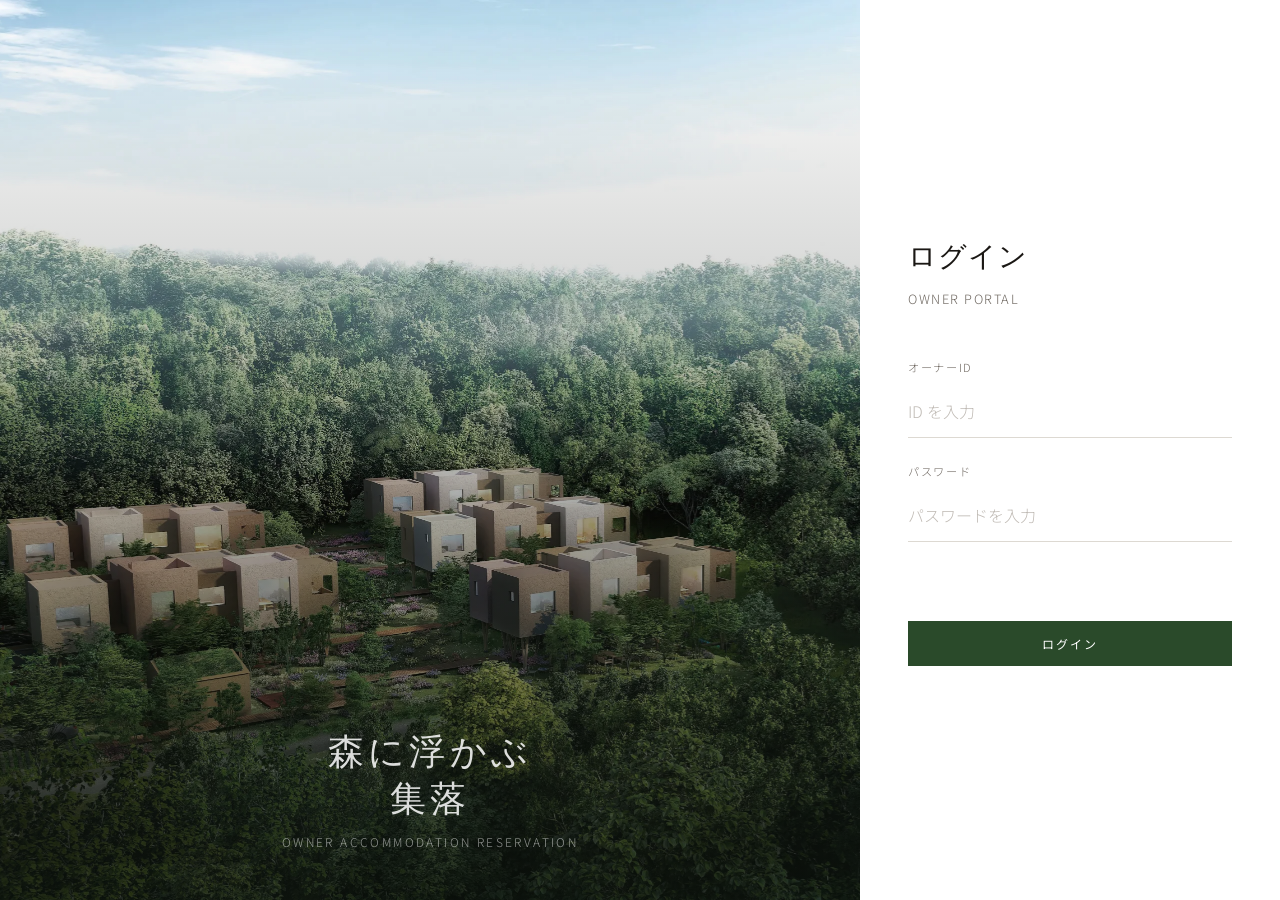
==== pages/booking-confirm.html @ 980dd285 "change1" ====
<!DOCTYPE html>
<html lang="ja">
<head>
  <meta charset="UTF-8">
  <meta name="viewport" content="width=device-width, initial-scale=1.0">
  <title>予約確認 — 森に浮かぶ集落</title>
  <link rel="stylesheet" href="../assets/css/style.css">
</head>
<body class="confirm-page">

  <header class="site-header" role="banner">
    <div class="container header-inner">
      <a href="top.html" class="header-logo">
        森に浮かぶ集落
        <span>Owner Portal</span>
      </a>
      <div class="header-actions">
        <span id="owner-name"></span>
        <button type="button" onclick="logout()">ログアウト</button>
      </div>
    </div>
  </header>

  <main>
    <div class="container">

      <!-- 通常状態：確認フォーム -->
      <div id="confirm-view">
        <div class="confirm-heading">
          <h1>予約確認</h1>
          <p>内容をご確認のうえ、予約を確定してください</p>
        </div>

        <div class="confirm-card">

          <!-- 予約内容 -->
          <section class="confirm-section" aria-labelledby="booking-detail-heading">
            <h2 class="confirm-section-title" id="booking-detail-heading">予約内容</h2>
            <div class="confirm-detail">
              <div class="confirm-row">
                <span class="confirm-row-label">物件</span>
                <span class="confirm-row-value">森に浮かぶ集落</span>
              </div>
              <div class="confirm-row">
                <span class="confirm-row-label">チェックイン</span>
                <span class="confirm-row-value" id="disp-checkin">—</span>
              </div>
              <div class="confirm-row">
                <span class="confirm-row-label">チェックアウト</span>
                <span class="confirm-row-value" id="disp-checkout">—</span>
              </div>
              <div class="confirm-row">
                <span class="confirm-row-label">宿泊数</span>
                <span class="confirm-row-value"><span id="disp-nights">—</span> 泊</span>
              </div>
            </div>
          </section>

          <hr class="confirm-divider">

          <!-- 時間入力 -->
          <section class="confirm-section" aria-labelledby="time-heading">
            <h2 class="confirm-section-title" id="time-heading">チェックイン / アウト時間</h2>
            <div class="confirm-detail">
              <div class="confirm-row" style="align-items:center;">
                <label class="confirm-row-label" for="checkin-time">チェックイン時間</label>
                <div class="form-field" style="margin:0;min-width:140px;">
                  <input
                    type="time"
                    id="checkin-time"
                    name="checkin_time"
                    value="15:00"
                    style="font-size:1rem;padding:0.25rem 0;"
                  >
                </div>
              </div>
              <div class="confirm-row" style="align-items:center;">
                <label class="confirm-row-label" for="checkout-time">チェックアウト時間</label>
                <div class="form-field" style="margin:0;min-width:140px;">
                  <input
                    type="time"
                    id="checkout-time"
                    name="checkout_time"
                    value="11:00"
                    style="font-size:1rem;padding:0.25rem 0;"
                  >
                </div>
              </div>
            </div>
          </section>

          <hr class="confirm-divider">

          <!-- アクション -->
          <div class="confirm-actions">
            <button type="button" class="btn btn-forest" onclick="confirmBooking()">
              予約を確定する
            </button>
            <a href="top.html" class="btn btn-ghost" style="text-align:center;">
              ← カレンダーに戻る
            </a>
          </div>

        </div>
      </div>

      <!-- 完了状態 -->
      <div id="success-view" class="confirm-card hidden" style="max-width:580px;margin:4rem auto;text-align:center;padding:4rem 3rem;">
        <div class="confirm-success">
          <div class="confirm-success-icon">✓</div>
          <h2>ご予約が確定しました</h2>
          <p>
            予約内容はオーナー事務局より<br>
            メールにてご連絡いたします。
          </p>
          <a href="top.html" class="btn btn-forest">マイページへ戻る</a>
        </div>
      </div>

    </div>
  </main>

  <footer class="site-footer" role="contentinfo">
    <div class="container footer-inner">
      <span>森に浮かぶ集落</span>
      <span>© 2026 Mori ni Ukabu Shuraku</span>
    </div>
  </footer>

  <script src="../assets/js/main.js"></script>
</body>
</html>
---- assets/css/style.css ----
/* ===== Google Fonts ===== */
@import url('https://fonts.googleapis.com/css2?family=Cormorant+Garamond:ital,wght@0,300;0,400;0,500;1,300;1,400&family=Noto+Sans+JP:wght@300;400;500&display=swap');

/* ===== Custom Properties ===== */
:root {
  --ink:          #1a1714;
  --ink-mid:      #4a4540;
  --ink-light:    #6e6760;
  --ink-faint:    #c0bbb5;
  --cream:        #f7f4ef;
  --cream-dark:   #ede9e2;
  --cream-border: #ddd9d2;
  --white:        #ffffff;
  --forest:       #2a4a2a;
  --forest-mid:   #3d663d;
  --forest-light: #6a8f6a;
  --forest-pale:  #e8ede8;
  --forest-bg:    linear-gradient(175deg, #080e08 0%, #0f1c0f 25%, #162716 50%, #0f1c0f 75%, #080e08 100%);
  --shadow-sm:    0 1px 4px rgba(26,23,20,0.06);
  --shadow:       0 4px 24px rgba(26,23,20,0.08);
  --shadow-lg:    0 12px 48px rgba(26,23,20,0.12);
  --font-serif:   'Cormorant Garamond', Georgia, serif;
  --font-sans:    'Noto Sans JP', system-ui, sans-serif;
  --duration:     0.2s;
}

/* ===== Reset ===== */
*, *::before, *::after {
  box-sizing: border-box;
  margin: 0;
  padding: 0;
}
html { font-size: 16px; scroll-behavior: smooth; }
body {
  font-family: var(--font-sans);
  font-weight: 300;
  color: var(--ink);
  background: var(--cream);
  line-height: 1.7;
  min-height: 100vh;
  display: flex;
  flex-direction: column;
}
img { max-width: 100%; display: block; }
a { color: inherit; text-decoration: none; }
ul { list-style: none; }

/* ===== Layout ===== */
.container {
  max-width: 960px;
  margin: 0 auto;
  padding: 0 2rem;
}
main { flex: 1; }

/* ============================================================
   LOGIN PAGE
   ============================================================ */
.login-page {
  min-height: 100vh;
  display: grid;
  grid-template-columns: 1fr 420px;
}

/* Left: forest visual */
.login-visual {
  position: relative;
  background: var(--forest-bg);
  background-image: url('../images/top1.webp');
  background-size: cover;
  background-position: center;
  overflow: hidden;
  display: flex;
  flex-direction: column;
  align-items: center;
  justify-content: flex-end;
  padding: 3rem;
}

.login-visual::before {
  content: '';
  position: absolute;
  inset: 0;
  background:
    linear-gradient(to top, rgba(8,14,8,0.75) 0%, rgba(8,14,8,0.2) 60%, transparent 100%);
}

.login-visual::after {
  content: '';
}

.login-visual-caption {
  position: relative;
  z-index: 1;
  text-align: center;
  color: rgba(255,255,255,0.55);
}

.login-visual-caption h1 {
  font-family: var(--font-serif);
  font-weight: 300;
  font-size: 2.25rem;
  letter-spacing: 0.12em;
  color: rgba(255,255,255,0.85);
  line-height: 1.3;
  margin-bottom: 0.5rem;
}

.login-visual-caption p {
  font-size: 0.75rem;
  letter-spacing: 0.2em;
  text-transform: uppercase;
}

/* Right: login form */
.login-panel {
  background: var(--white);
  display: flex;
  flex-direction: column;
  justify-content: center;
  padding: 4rem 3rem;
}

.login-panel-heading {
  margin-bottom: 3rem;
}

.login-panel-heading h2 {
  font-family: var(--font-serif);
  font-weight: 400;
  font-size: 1.75rem;
  letter-spacing: 0.04em;
  margin-bottom: 0.4rem;
}

.login-panel-heading p {
  font-size: 0.8rem;
  letter-spacing: 0.12em;
  color: var(--ink-light);
  text-transform: uppercase;
}

/* ===== Form Components ===== */
.form-field {
  margin-bottom: 1.5rem;
}

.form-field label {
  display: block;
  font-size: 0.7rem;
  letter-spacing: 0.15em;
  text-transform: uppercase;
  color: var(--ink-light);
  margin-bottom: 0.5rem;
}

.form-field input,
.form-field select,
.form-field textarea {
  width: 100%;
  padding: 0.875rem 0;
  font-size: 1rem;
  font-family: var(--font-sans);
  font-weight: 300;
  color: var(--ink);
  background: transparent;
  border: none;
  border-bottom: 1px solid var(--cream-border);
  outline: none;
  transition: border-color var(--duration);
  appearance: none;
  -webkit-appearance: none;
}

.form-field input:focus,
.form-field select:focus,
.form-field textarea:focus {
  border-bottom-color: var(--forest);
}

.form-field input::placeholder {
  color: var(--ink-faint);
}

.form-field select {
  background-image: url("data:image/svg+xml,%3Csvg xmlns='http://www.w3.org/2000/svg' width='12' height='12' viewBox='0 0 24 24' fill='none' stroke='%236e6760' stroke-width='1.5'%3E%3Cpath d='M6 9l6 6 6-6'/%3E%3C/svg%3E");
  background-repeat: no-repeat;
  background-position: right 0 center;
  padding-right: 1.5rem;
}

.form-field textarea {
  resize: vertical;
  min-height: 80px;
  line-height: 1.6;
}

.form-error {
  font-size: 0.8rem;
  color: #a33;
  margin-top: 1rem;
  letter-spacing: 0.02em;
  min-height: 1.2em;
}

/* ===== Buttons ===== */
.btn {
  display: inline-flex;
  align-items: center;
  justify-content: center;
  gap: 0.5rem;
  padding: 0.875rem 2.5rem;
  font-size: 0.75rem;
  font-family: var(--font-sans);
  font-weight: 400;
  letter-spacing: 0.18em;
  text-transform: uppercase;
  border: none;
  cursor: pointer;
  transition: all var(--duration);
  white-space: nowrap;
}

.btn-forest {
  background: var(--forest);
  color: var(--white);
}
.btn-forest:hover {
  background: var(--forest-mid);
}

.btn-outline {
  background: transparent;
  color: var(--ink);
  border: 1px solid var(--cream-border);
}
.btn-outline:hover {
  border-color: var(--ink-mid);
}

.btn-ghost {
  background: transparent;
  color: var(--ink-light);
  padding: 0.5rem 0;
  letter-spacing: 0.1em;
}
.btn-ghost:hover {
  color: var(--ink);
}

.btn-full { width: 100%; }

/* ============================================================
   SITE HEADER (authenticated pages)
   ============================================================ */
.site-header {
  background: var(--white);
  border-bottom: 1px solid var(--cream-border);
  position: sticky;
  top: 0;
  z-index: 100;
}

.header-inner {
  display: flex;
  align-items: center;
  justify-content: space-between;
  height: 64px;
}

.header-logo {
  font-family: var(--font-serif);
  font-weight: 400;
  font-size: 1.1rem;
  letter-spacing: 0.12em;
  color: var(--ink);
}

.header-logo span {
  display: block;
  font-family: var(--font-sans);
  font-size: 0.65rem;
  letter-spacing: 0.2em;
  text-transform: uppercase;
  color: var(--ink-light);
  font-weight: 300;
}

.header-actions {
  display: flex;
  align-items: center;
  gap: 1.5rem;
  font-size: 0.75rem;
  letter-spacing: 0.1em;
  color: var(--ink-light);
}

.header-actions button {
  background: none;
  border: none;
  font-family: var(--font-sans);
  font-size: 0.7rem;
  letter-spacing: 0.15em;
  text-transform: uppercase;
  color: var(--ink-light);
  cursor: pointer;
  padding: 0;
  transition: color var(--duration);
}
.header-actions button:hover { color: var(--ink); }

/* ============================================================
   SITE FOOTER
   ============================================================ */
.site-footer {
  border-top: 1px solid var(--cream-border);
  padding: 2rem 0;
  margin-top: auto;
}

.footer-inner {
  display: flex;
  align-items: center;
  justify-content: space-between;
  font-size: 0.7rem;
  letter-spacing: 0.12em;
  text-transform: uppercase;
  color: var(--ink-faint);
}

/* ============================================================
   TOP PAGE
   ============================================================ */

/* Property Overview */
.property-overview {
  display: grid;
  grid-template-columns: 1fr 1fr;
  gap: 0;
  margin-bottom: 5rem;
  min-height: 340px;
}

.property-image {
  background-color: #0a150a;
  background-image: url('../images/top1.webp');
  background-size: cover;
  background-position: center;
  position: relative;
  overflow: hidden;
  display: flex;
  align-items: flex-end;
  padding: 2rem;
}

.property-image::after {
  content: '';
  position: absolute;
  inset: 0;
  background:
    linear-gradient(to top, rgba(8,20,8,0.55) 0%, transparent 60%);
}

.property-image-label {
  position: relative;
  z-index: 1;
  font-family: var(--font-serif);
  font-size: 0.75rem;
  letter-spacing: 0.2em;
  text-transform: uppercase;
  color: rgba(255,255,255,0.45);
}

.property-info {
  background: var(--white);
  padding: 3rem;
  display: flex;
  flex-direction: column;
  justify-content: center;
  gap: 1.25rem;
}

.property-name {
  font-family: var(--font-serif);
  font-weight: 400;
  font-size: 2.25rem;
  letter-spacing: 0.05em;
  line-height: 1.2;
  color: var(--ink);
}

.property-location {
  font-size: 0.75rem;
  letter-spacing: 0.18em;
  text-transform: uppercase;
  color: var(--ink-light);
}

.property-desc {
  font-size: 0.9rem;
  line-height: 1.8;
  color: var(--ink-mid);
  max-width: 36ch;
}

.property-tag {
  display: inline-block;
  font-size: 0.65rem;
  letter-spacing: 0.2em;
  text-transform: uppercase;
  color: var(--forest);
  border: 1px solid var(--forest-pale);
  padding: 0.3rem 0.75rem;
  background: var(--forest-pale);
}

/* Remaining Days */
.remaining-section {
  padding: 4rem 0;
  border-top: 1px solid var(--cream-border);
  border-bottom: 1px solid var(--cream-border);
  margin-bottom: 4rem;
  display: flex;
  align-items: center;
  justify-content: space-between;
  gap: 2rem;
}

.remaining-label {
  font-size: 0.7rem;
  letter-spacing: 0.2em;
  text-transform: uppercase;
  color: var(--ink-light);
  margin-bottom: 0.75rem;
}

.remaining-value {
  font-family: var(--font-serif);
  font-size: 4.5rem;
  font-weight: 300;
  letter-spacing: -0.02em;
  color: var(--forest);
  line-height: 1;
}

.remaining-unit {
  font-family: var(--font-sans);
  font-size: 1rem;
  font-weight: 300;
  color: var(--forest-light);
  margin-left: 0.25rem;
}

.remaining-note {
  font-size: 0.8rem;
  color: var(--ink-light);
  max-width: 28ch;
  line-height: 1.7;
}

/* ============================================================
   CALENDAR
   ============================================================ */
.calendar-section {
  padding-bottom: 5rem;
}

.calendar-section-header {
  display: flex;
  align-items: baseline;
  justify-content: space-between;
  margin-bottom: 2.5rem;
}

.calendar-section-title {
  font-family: var(--font-serif);
  font-weight: 400;
  font-size: 1.5rem;
  letter-spacing: 0.06em;
}

.calendar-section-hint {
  font-size: 0.75rem;
  letter-spacing: 0.08em;
  color: var(--ink-light);
}

.calendar-wrap {
  background: var(--white);
  padding: 2rem 2.5rem 2.5rem;
  box-shadow: var(--shadow-sm);
}

.calendar-nav {
  display: flex;
  align-items: center;
  justify-content: space-between;
  margin-bottom: 2rem;
}

.cal-month-label {
  font-family: var(--font-serif);
  font-weight: 400;
  font-size: 1.25rem;
  letter-spacing: 0.06em;
}

.cal-nav-btn {
  background: none;
  border: none;
  font-family: var(--font-sans);
  font-size: 0.7rem;
  letter-spacing: 0.15em;
  text-transform: uppercase;
  color: var(--ink-light);
  cursor: pointer;
  padding: 0.5rem;
  transition: color var(--duration);
  display: flex;
  align-items: center;
  gap: 0.35rem;
}
.cal-nav-btn:hover { color: var(--forest); }

.cal-grid {
  display: grid;
  grid-template-columns: repeat(7, 1fr);
  gap: 2px;
}

.cal-weekday {
  text-align: center;
  font-size: 0.65rem;
  letter-spacing: 0.15em;
  text-transform: uppercase;
  color: var(--ink-light);
  padding-bottom: 1rem;
}

.cal-day {
  aspect-ratio: 1;
  display: flex;
  align-items: center;
  justify-content: center;
  font-size: 0.85rem;
  font-weight: 300;
  cursor: pointer;
  transition: background var(--duration), color var(--duration);
  position: relative;
  user-select: none;
  -webkit-user-select: none;
}

.cal-day.empty { cursor: default; }

.cal-day:not(.empty):not(.past):not(.booked):hover {
  background: var(--forest-pale);
  color: var(--forest);
}

.cal-day.past {
  color: var(--ink-faint);
  cursor: default;
  pointer-events: none;
}

.cal-day.booked {
  color: var(--ink-faint);
  text-decoration: line-through;
  cursor: not-allowed;
  pointer-events: none;
}

.cal-day.today {
  font-weight: 500;
  color: var(--forest);
}

.cal-day.selected-start,
.cal-day.selected-end {
  background: var(--forest) !important;
  color: var(--white) !important;
}

.cal-day.in-range {
  background: var(--forest-pale);
  color: var(--forest);
}

.cal-day.hover-range {
  background: var(--forest-pale);
  opacity: 0.6;
}

/* Calendar footer */
.calendar-footer {
  margin-top: 2rem;
  padding-top: 2rem;
  border-top: 1px solid var(--cream-border);
  display: flex;
  align-items: center;
  justify-content: space-between;
  gap: 1.5rem;
  flex-wrap: wrap;
}

.calendar-selection-info {
  font-size: 0.85rem;
  color: var(--ink-mid);
  line-height: 1.6;
}

.calendar-selection-info strong {
  display: block;
  font-family: var(--font-serif);
  font-size: 1.1rem;
  font-weight: 400;
  color: var(--ink);
  margin-bottom: 0.2rem;
}

.calendar-error {
  font-size: 0.8rem;
  color: #a33;
  margin-top: 0.75rem;
}

/* Calendar legend */
.calendar-legend {
  display: flex;
  gap: 1.5rem;
  flex-wrap: wrap;
  margin-top: 1.25rem;
}

.legend-item {
  display: flex;
  align-items: center;
  gap: 0.4rem;
  font-size: 0.7rem;
  letter-spacing: 0.08em;
  color: var(--ink-light);
}

.legend-dot {
  width: 10px;
  height: 10px;
  border-radius: 50%;
}
.legend-dot.available { background: var(--cream-dark); }
.legend-dot.booked { background: var(--ink-faint); }
.legend-dot.selected { background: var(--forest); }

/* ============================================================
   BOOKING CONFIRM PAGE
   ============================================================ */
.confirm-page main {
  padding: 4rem 0 6rem;
}

.confirm-heading {
  text-align: center;
  margin-bottom: 4rem;
}

.confirm-heading h1 {
  font-family: var(--font-serif);
  font-weight: 400;
  font-size: 2.25rem;
  letter-spacing: 0.06em;
  margin-bottom: 0.5rem;
}

.confirm-heading p {
  font-size: 0.75rem;
  letter-spacing: 0.15em;
  text-transform: uppercase;
  color: var(--ink-light);
}

.confirm-card {
  background: var(--white);
  box-shadow: var(--shadow);
  max-width: 580px;
  margin: 0 auto;
  padding: 3rem;
}

.confirm-section {
  margin-bottom: 2.5rem;
}

.confirm-section:last-of-type {
  margin-bottom: 0;
}

.confirm-section-title {
  font-size: 0.65rem;
  letter-spacing: 0.22em;
  text-transform: uppercase;
  color: var(--ink-faint);
  margin-bottom: 1.25rem;
}

.confirm-detail {
  display: flex;
  flex-direction: column;
  gap: 0.75rem;
}

.confirm-row {
  display: flex;
  justify-content: space-between;
  align-items: baseline;
  gap: 1rem;
  padding-bottom: 0.75rem;
  border-bottom: 1px solid var(--cream-border);
}

.confirm-row:last-child {
  border-bottom: none;
  padding-bottom: 0;
}

.confirm-row-label {
  font-size: 0.75rem;
  letter-spacing: 0.1em;
  color: var(--ink-light);
}

.confirm-row-value {
  font-family: var(--font-serif);
  font-size: 1.15rem;
  font-weight: 400;
  color: var(--ink);
}

.confirm-divider {
  border: none;
  border-top: 1px solid var(--cream-border);
  margin: 2.5rem 0;
}

.confirm-actions {
  display: flex;
  flex-direction: column;
  gap: 1rem;
  margin-top: 2.5rem;
}

/* Success state */
.confirm-success {
  text-align: center;
  padding: 3rem 0;
}

.confirm-success-icon {
  font-size: 3rem;
  margin-bottom: 1.5rem;
}

.confirm-success h2 {
  font-family: var(--font-serif);
  font-weight: 400;
  font-size: 1.75rem;
  letter-spacing: 0.06em;
  margin-bottom: 0.75rem;
}

.confirm-success p {
  font-size: 0.85rem;
  color: var(--ink-light);
  margin-bottom: 2rem;
}

/* ===== Utility ===== */
.sr-only {
  position: absolute;
  width: 1px;
  height: 1px;
  padding: 0;
  margin: -1px;
  overflow: hidden;
  clip: rect(0,0,0,0);
  border: 0;
}
.hidden { display: none !important; }
.mt-2 { margin-top: 0.5rem; }
.mt-4 { margin-top: 1rem; }
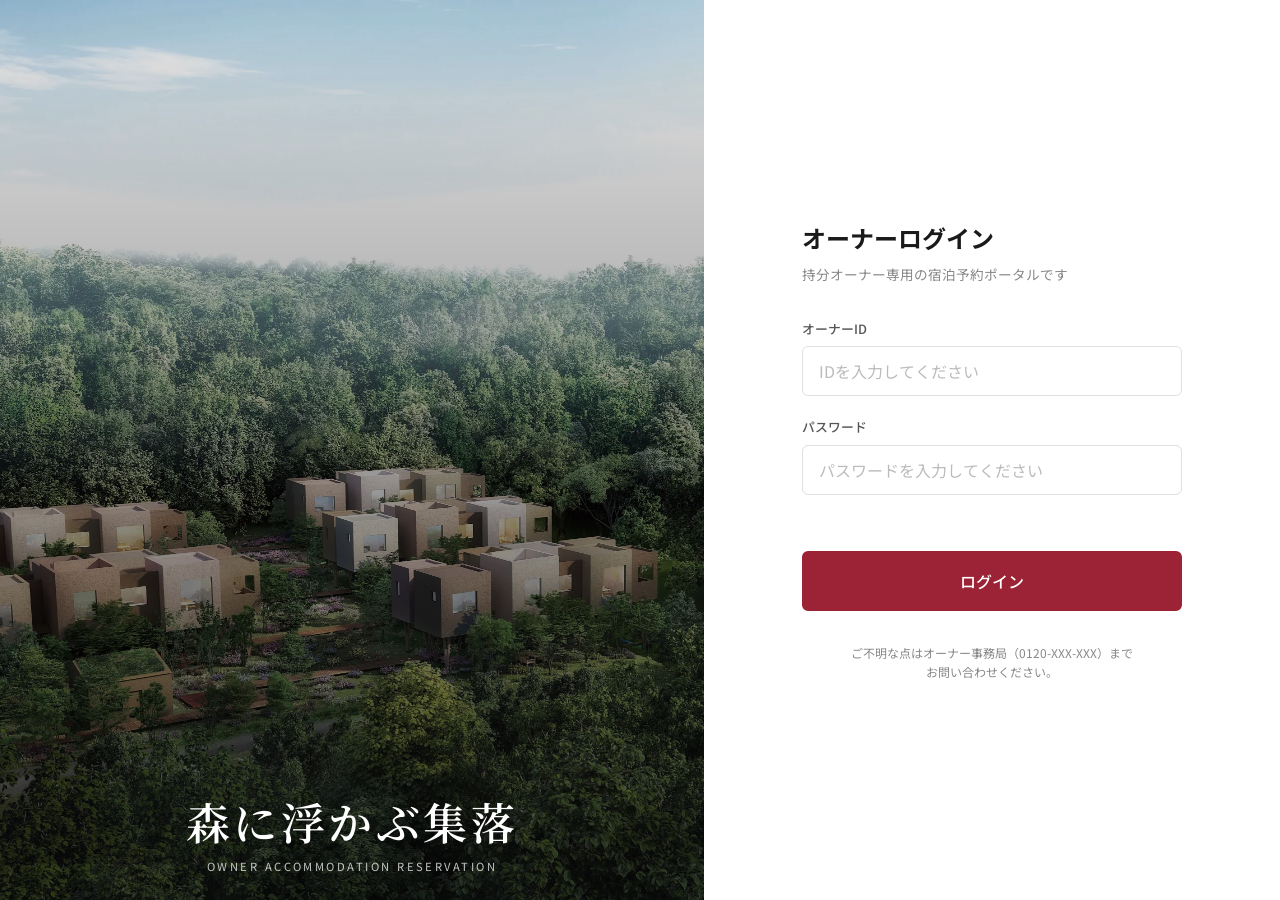
==== commit 4b871b15: "designchage" ====
--- a/pages/booking-confirm.html
+++ b/pages/booking-confirm.html
@@ -3,117 +3,168 @@
 <head>
   <meta charset="UTF-8">
   <meta name="viewport" content="width=device-width, initial-scale=1.0">
-  <title>予約確認 — 森に浮かぶ集落</title>
+  <title>予約確認 — 森に浮かぶ集落 オーナーポータル</title>
   <link rel="stylesheet" href="../assets/css/style.css">
 </head>
-<body class="confirm-page">
+<body>
 
+  <!-- ヘッダー -->
   <header class="site-header" role="banner">
     <div class="container header-inner">
       <a href="top.html" class="header-logo">
-        森に浮かぶ集落
-        <span>Owner Portal</span>
+        <span class="header-logo-main">森に浮かぶ集落</span>
+        <span class="header-logo-sub">Owner Portal</span>
       </a>
-      <div class="header-actions">
-        <span id="owner-name"></span>
-        <button type="button" onclick="logout()">ログアウト</button>
+      <div class="header-right">
+        <span class="header-owner" id="owner-name"></span>
+        <button class="btn-logout" type="button" onclick="logout()">ログアウト</button>
       </div>
     </div>
   </header>
 
-  <main>
+  <main class="confirm-main">
     <div class="container">
 
-      <!-- 通常状態：確認フォーム -->
+      <!-- パンくず -->
+      <nav class="breadcrumb" aria-label="パンくず">
+        <a href="top.html">マイページ</a>
+        <span class="breadcrumb-sep">›</span>
+        <span>予約確認</span>
+      </nav>
+
+      <!-- 進捗バー -->
+      <div class="booking-progress" aria-label="予約ステップ">
+        <div class="progress-step done">
+          <div class="progress-step-num">✓</div>
+          <span>日程選択</span>
+        </div>
+        <div class="progress-line done"></div>
+        <div class="progress-step active">
+          <div class="progress-step-num">2</div>
+          <span>予約確認</span>
+        </div>
+        <div class="progress-line"></div>
+        <div class="progress-step">
+          <div class="progress-step-num">3</div>
+          <span>完了</span>
+        </div>
+      </div>
+
+      <!-- 通常表示：確認フォーム -->
       <div id="confirm-view">
-        <div class="confirm-heading">
-          <h1>予約確認</h1>
-          <p>内容をご確認のうえ、予約を確定してください</p>
-        </div>
+        <div class="confirm-layout">
 
-        <div class="confirm-card">
+          <!-- メインカラム -->
+          <div class="confirm-main-col">
 
-          <!-- 予約内容 -->
-          <section class="confirm-section" aria-labelledby="booking-detail-heading">
-            <h2 class="confirm-section-title" id="booking-detail-heading">予約内容</h2>
-            <div class="confirm-detail">
-              <div class="confirm-row">
-                <span class="confirm-row-label">物件</span>
-                <span class="confirm-row-value">森に浮かぶ集落</span>
-              </div>
-              <div class="confirm-row">
-                <span class="confirm-row-label">チェックイン</span>
-                <span class="confirm-row-value" id="disp-checkin">—</span>
-              </div>
-              <div class="confirm-row">
-                <span class="confirm-row-label">チェックアウト</span>
-                <span class="confirm-row-value" id="disp-checkout">—</span>
-              </div>
-              <div class="confirm-row">
-                <span class="confirm-row-label">宿泊数</span>
-                <span class="confirm-row-value"><span id="disp-nights">—</span> 泊</span>
-              </div>
-            </div>
-          </section>
+            <!-- 予約内容 -->
+            <div class="confirm-card">
+              <div class="confirm-card-header">予約内容の確認</div>
+              <div class="confirm-card-body">
+                <div class="confirm-summary-grid">
+                  <div class="confirm-summary-item">
+                    <div class="confirm-summary-label">チェックイン</div>
+                    <div class="confirm-summary-value" id="disp-checkin">—</div>
+                  </div>
+                  <div class="confirm-summary-item">
+                    <div class="confirm-summary-label">チェックアウト</div>
+                    <div class="confirm-summary-value" id="disp-checkout">—</div>
+                  </div>
+                  <div class="confirm-summary-item">
+                    <div class="confirm-summary-label">宿泊数</div>
+                    <div class="confirm-summary-value">
+                      <span id="disp-nights">—</span>
+                      <small> 泊</small>
+                    </div>
+                  </div>
+                  <div class="confirm-summary-item">
+                    <div class="confirm-summary-label">使用日数残り</div>
+                    <div class="confirm-summary-value" id="disp-remaining" style="color:var(--primary);">— 泊</div>
+                  </div>
+                </div>
 
-          <hr class="confirm-divider">
+                <hr class="divider">
 
-          <!-- 時間入力 -->
-          <section class="confirm-section" aria-labelledby="time-heading">
-            <h2 class="confirm-section-title" id="time-heading">チェックイン / アウト時間</h2>
-            <div class="confirm-detail">
-              <div class="confirm-row" style="align-items:center;">
-                <label class="confirm-row-label" for="checkin-time">チェックイン時間</label>
-                <div class="form-field" style="margin:0;min-width:140px;">
-                  <input
-                    type="time"
-                    id="checkin-time"
-                    name="checkin_time"
-                    value="15:00"
-                    style="font-size:1rem;padding:0.25rem 0;"
-                  >
+                <!-- チェックイン/アウト時間 -->
+                <h2 style="font-size:0.75rem;font-weight:700;letter-spacing:0.1em;text-transform:uppercase;color:var(--text-light);margin-bottom:1rem;">
+                  チェックイン / アウト時間
+                </h2>
+                <div class="time-row">
+                  <div class="form-group">
+                    <label class="form-label" for="checkin-time">チェックイン時間</label>
+                    <input
+                      type="time"
+                      id="checkin-time"
+                      class="form-control"
+                      value="15:00"
+                    >
+                    <div style="font-size:0.72rem;color:var(--text-light);margin-top:0.25rem;">15:00〜20:00の間</div>
+                  </div>
+                  <div class="form-group">
+                    <label class="form-label" for="checkout-time">チェックアウト時間</label>
+                    <input
+                      type="time"
+                      id="checkout-time"
+                      class="form-control"
+                      value="11:00"
+                    >
+                    <div style="font-size:0.72rem;color:var(--text-light);margin-top:0.25rem;">〜11:00まで</div>
+                  </div>
                 </div>
-              </div>
-              <div class="confirm-row" style="align-items:center;">
-                <label class="confirm-row-label" for="checkout-time">チェックアウト時間</label>
-                <div class="form-field" style="margin:0;min-width:140px;">
-                  <input
-                    type="time"
-                    id="checkout-time"
-                    name="checkout_time"
-                    value="11:00"
-                    style="font-size:1rem;padding:0.25rem 0;"
-                  >
+
+                <hr class="divider">
+
+                <!-- 注意事項 -->
+                <div style="background:var(--gold-light);border-radius:var(--radius);padding:1rem;font-size:0.82rem;line-height:1.7;color:var(--text-mid);">
+                  <strong style="color:var(--gold);display:block;margin-bottom:0.25rem;">📋 ご確認ください</strong>
+                  予約確定後はオーナー事務局よりご連絡いたします。
+                  キャンセルは宿泊日の2週間前までにお申し出ください。
+                </div>
+
+                <div class="confirm-actions" style="margin-top:1.5rem;">
+                  <button type="button" class="btn btn-primary btn-lg" onclick="confirmBooking()">
+                    予約を確定する
+                  </button>
+                  <a href="top.html" class="btn btn-ghost">
+                    ← カレンダーに戻る
+                  </a>
                 </div>
               </div>
             </div>
-          </section>
 
-          <hr class="confirm-divider">
+          </div>
 
-          <!-- アクション -->
-          <div class="confirm-actions">
-            <button type="button" class="btn btn-forest" onclick="confirmBooking()">
-              予約を確定する
-            </button>
-            <a href="top.html" class="btn btn-ghost" style="text-align:center;">
-              ← カレンダーに戻る
-            </a>
+          <!-- サイドカラム：物件サマリー -->
+          <div class="confirm-side-col">
+            <div class="prop-summary-card">
+              <img class="prop-summary-img" src="../assets/images/top1.webp" alt="森に浮かぶ集落">
+              <div class="prop-summary-body">
+                <div class="prop-summary-name">森に浮かぶ集落</div>
+                <div class="prop-summary-loc">📍 岐阜県 奥飛騨温泉郷</div>
+                <hr class="divider">
+                <div style="font-size:0.8rem;color:var(--text-mid);line-height:1.7;">
+                  <p>♨️ 源泉かけ流し露天風呂付き</p>
+                  <p>🍳 朝食付き</p>
+                  <p>🅿️ 無料駐車場</p>
+                </div>
+              </div>
+            </div>
           </div>
 
         </div>
       </div>
 
-      <!-- 完了状態 -->
-      <div id="success-view" class="confirm-card hidden" style="max-width:580px;margin:4rem auto;text-align:center;padding:4rem 3rem;">
-        <div class="confirm-success">
-          <div class="confirm-success-icon">✓</div>
+      <!-- 完了表示 -->
+      <div id="success-view" class="hidden" style="padding:2rem 0;">
+        <div class="success-card">
+          <div class="success-icon" aria-hidden="true">✓</div>
           <h2>ご予約が確定しました</h2>
           <p>
-            予約内容はオーナー事務局より<br>
-            メールにてご連絡いたします。
+            予約番号・詳細はオーナー事務局より<br>
+            メールにてご連絡いたします。<br>
+            ご不明な点はお気軽にお問い合わせください。
           </p>
-          <a href="top.html" class="btn btn-forest">マイページへ戻る</a>
+          <a href="top.html" class="btn btn-primary">マイページへ戻る</a>
         </div>
       </div>
 
@@ -122,8 +173,8 @@
 
   <footer class="site-footer" role="contentinfo">
     <div class="container footer-inner">
-      <span>森に浮かぶ集落</span>
-      <span>© 2026 Mori ni Ukabu Shuraku</span>
+      <span class="footer-brand">森に浮かぶ集落</span>
+      <span>© 2026 Mori ni Ukabu Shuraku. All rights reserved.</span>
     </div>
   </footer>
 
--- a/assets/css/style.css
+++ b/assets/css/style.css
@@ -1,41 +1,39 @@
 /* ===== Google Fonts ===== */
-@import url('https://fonts.googleapis.com/css2?family=Cormorant+Garamond:ital,wght@0,300;0,400;0,500;1,300;1,400&family=Noto+Sans+JP:wght@300;400;500&display=swap');
+@import url('https://fonts.googleapis.com/css2?family=Noto+Sans+JP:wght@300;400;500;700&family=Noto+Serif+JP:wght@400;600&display=swap');
 
 /* ===== Custom Properties ===== */
 :root {
-  --ink:          #1a1714;
-  --ink-mid:      #4a4540;
-  --ink-light:    #6e6760;
-  --ink-faint:    #c0bbb5;
-  --cream:        #f7f4ef;
-  --cream-dark:   #ede9e2;
-  --cream-border: #ddd9d2;
-  --white:        #ffffff;
-  --forest:       #2a4a2a;
-  --forest-mid:   #3d663d;
-  --forest-light: #6a8f6a;
-  --forest-pale:  #e8ede8;
-  --forest-bg:    linear-gradient(175deg, #080e08 0%, #0f1c0f 25%, #162716 50%, #0f1c0f 75%, #080e08 100%);
-  --shadow-sm:    0 1px 4px rgba(26,23,20,0.06);
-  --shadow:       0 4px 24px rgba(26,23,20,0.08);
-  --shadow-lg:    0 12px 48px rgba(26,23,20,0.12);
-  --font-serif:   'Cormorant Garamond', Georgia, serif;
-  --font-sans:    'Noto Sans JP', system-ui, sans-serif;
-  --duration:     0.2s;
+  --primary:       #9b2335;
+  --primary-dark:  #7a1a28;
+  --primary-light: #fef4f5;
+  --gold:          #c8963e;
+  --gold-light:    #fdf5e6;
+  --success:       #2e7d32;
+  --success-light: #e8f5e9;
+  --text:          #1a1a1a;
+  --text-mid:      #555555;
+  --text-light:    #888888;
+  --border:        #e0e0e0;
+  --bg:            #f5f3f0;
+  --white:         #ffffff;
+  --shadow-sm:     0 1px 4px rgba(0,0,0,0.08);
+  --shadow:        0 4px 16px rgba(0,0,0,0.10);
+  --shadow-lg:     0 8px 32px rgba(0,0,0,0.14);
+  --radius:        6px;
+  --radius-lg:     10px;
+  --header-h:      64px;
+  --font-sans:     'Noto Sans JP', system-ui, sans-serif;
+  --font-serif:    'Noto Serif JP', Georgia, serif;
 }
 
 /* ===== Reset ===== */
-*, *::before, *::after {
-  box-sizing: border-box;
-  margin: 0;
-  padding: 0;
-}
-html { font-size: 16px; scroll-behavior: smooth; }
+*, *::before, *::after { box-sizing: border-box; margin: 0; padding: 0; }
+html { font-size: 16px; }
 body {
   font-family: var(--font-sans);
-  font-weight: 300;
-  color: var(--ink);
-  background: var(--cream);
+  font-weight: 400;
+  color: var(--text);
+  background: var(--bg);
   line-height: 1.7;
   min-height: 100vh;
   display: flex;
@@ -44,483 +42,495 @@
 img { max-width: 100%; display: block; }
 a { color: inherit; text-decoration: none; }
 ul { list-style: none; }
-
-/* ===== Layout ===== */
+button { cursor: pointer; font-family: var(--font-sans); }
+
+/* ===== Container ===== */
 .container {
-  max-width: 960px;
+  max-width: 1080px;
   margin: 0 auto;
-  padding: 0 2rem;
-}
+  padding: 0 1rem;
+}
+@media (min-width: 640px)  { .container { padding: 0 1.5rem; } }
+@media (min-width: 1024px) { .container { padding: 0 2rem; } }
+
 main { flex: 1; }
 
 /* ============================================================
+   HEADER
+   ============================================================ */
+.site-header {
+  background: var(--white);
+  border-bottom: 1px solid var(--border);
+  position: sticky;
+  top: 0;
+  z-index: 200;
+  height: var(--header-h);
+}
+.header-inner {
+  height: var(--header-h);
+  display: flex;
+  align-items: center;
+  justify-content: space-between;
+  gap: 1rem;
+}
+.header-logo {
+  display: flex;
+  flex-direction: column;
+  line-height: 1.3;
+}
+.header-logo-main {
+  font-family: var(--font-serif);
+  font-size: clamp(0.9rem, 2vw, 1.1rem);
+  font-weight: 600;
+  color: var(--text);
+  letter-spacing: 0.04em;
+}
+.header-logo-sub {
+  font-size: 0.65rem;
+  letter-spacing: 0.15em;
+  text-transform: uppercase;
+  color: var(--text-light);
+}
+.header-right {
+  display: flex;
+  align-items: center;
+  gap: 0.75rem;
+}
+.header-owner {
+  font-size: 0.8rem;
+  color: var(--text-mid);
+  display: none;
+}
+@media (min-width: 640px) { .header-owner { display: block; } }
+
+.btn-logout {
+  background: none;
+  border: 1px solid var(--border);
+  border-radius: var(--radius);
+  font-size: 0.75rem;
+  padding: 0.4rem 0.875rem;
+  color: var(--text-mid);
+  transition: all 0.15s;
+}
+.btn-logout:hover { border-color: var(--primary); color: var(--primary); }
+
+/* ============================================================
+   FOOTER
+   ============================================================ */
+.site-footer {
+  background: #1a1a1a;
+  color: rgba(255,255,255,0.5);
+  padding: 1.5rem 0;
+  margin-top: auto;
+}
+.footer-inner {
+  display: flex;
+  align-items: center;
+  justify-content: space-between;
+  font-size: 0.75rem;
+  letter-spacing: 0.08em;
+  flex-wrap: wrap;
+  gap: 0.5rem;
+}
+.footer-brand { color: rgba(255,255,255,0.8); font-family: var(--font-serif); }
+
+/* ============================================================
+   BUTTONS
+   ============================================================ */
+.btn {
+  display: inline-flex;
+  align-items: center;
+  justify-content: center;
+  gap: 0.4rem;
+  padding: 0.75rem 1.75rem;
+  font-size: 0.9rem;
+  font-weight: 500;
+  border-radius: var(--radius);
+  border: 2px solid transparent;
+  transition: all 0.18s;
+  white-space: nowrap;
+  cursor: pointer;
+}
+.btn-primary {
+  background: var(--primary);
+  color: var(--white);
+  border-color: var(--primary);
+}
+.btn-primary:hover { background: var(--primary-dark); border-color: var(--primary-dark); }
+.btn-primary:disabled { background: #ccc; border-color: #ccc; cursor: not-allowed; }
+
+.btn-outline {
+  background: transparent;
+  color: var(--primary);
+  border-color: var(--primary);
+}
+.btn-outline:hover { background: var(--primary-light); }
+
+.btn-ghost {
+  background: transparent;
+  color: var(--text-mid);
+  border-color: var(--border);
+}
+.btn-ghost:hover { border-color: var(--text-mid); color: var(--text); }
+
+.btn-full { width: 100%; }
+.btn-lg { padding: 1rem 2.25rem; font-size: 1rem; }
+.btn-sm { padding: 0.45rem 1rem; font-size: 0.8rem; }
+
+/* ============================================================
    LOGIN PAGE
    ============================================================ */
-.login-page {
+.login-body {
   min-height: 100vh;
-  display: grid;
-  grid-template-columns: 1fr 420px;
-}
-
-/* Left: forest visual */
-.login-visual {
+  display: flex;
+  flex-direction: column;
+}
+
+/* Mobile: stacked */
+.login-hero {
+  width: 100%;
+  height: 240px;
   position: relative;
-  background: var(--forest-bg);
-  background-image: url('../images/top1.webp');
-  background-size: cover;
-  background-position: center;
   overflow: hidden;
-  display: flex;
-  flex-direction: column;
-  align-items: center;
-  justify-content: flex-end;
-  padding: 3rem;
-}
-
-.login-visual::before {
-  content: '';
+  flex-shrink: 0;
+}
+.login-hero img {
+  width: 100%;
+  height: 100%;
+  object-fit: cover;
+}
+.login-hero-overlay {
   position: absolute;
   inset: 0;
-  background:
-    linear-gradient(to top, rgba(8,14,8,0.75) 0%, rgba(8,14,8,0.2) 60%, transparent 100%);
-}
-
-.login-visual::after {
-  content: '';
-}
-
-.login-visual-caption {
+  background: linear-gradient(to top, rgba(0,0,0,0.65) 0%, rgba(0,0,0,0.1) 100%);
+  display: flex;
+  flex-direction: column;
+  align-items: center;
+  justify-content: flex-end;
+  padding: 1.5rem;
+  text-align: center;
+}
+.login-hero-title {
+  font-family: var(--font-serif);
+  font-size: 1.75rem;
+  font-weight: 600;
+  color: var(--white);
+  letter-spacing: 0.08em;
+  line-height: 1.3;
+  text-shadow: 0 2px 8px rgba(0,0,0,0.4);
+}
+.login-hero-sub {
+  font-size: 0.7rem;
+  letter-spacing: 0.22em;
+  text-transform: uppercase;
+  color: rgba(255,255,255,0.75);
+  margin-top: 0.4rem;
+}
+.login-form-wrap {
+  flex: 1;
+  background: var(--white);
+  display: flex;
+  align-items: center;
+  justify-content: center;
+  padding: 2rem 1.5rem;
+}
+.login-form-inner {
+  width: 100%;
+  max-width: 380px;
+}
+.login-form-heading {
+  margin-bottom: 2rem;
+}
+.login-form-heading h1 {
+  font-size: 1.5rem;
+  font-weight: 700;
+  margin-bottom: 0.25rem;
+}
+.login-form-heading p {
+  font-size: 0.85rem;
+  color: var(--text-light);
+}
+
+/* Desktop: two-column */
+@media (min-width: 768px) {
+  .login-body { flex-direction: row; }
+  .login-hero {
+    width: 55%;
+    height: 100vh;
+    position: sticky;
+    top: 0;
+  }
+  .login-hero-title { font-size: 2.75rem; }
+  .login-form-wrap { padding: 3rem 2.5rem; }
+}
+
+/* ===== Form Fields ===== */
+.form-group { margin-bottom: 1.25rem; }
+.form-label {
+  display: block;
+  font-size: 0.8rem;
+  font-weight: 500;
+  color: var(--text-mid);
+  margin-bottom: 0.4rem;
+}
+.form-control {
+  width: 100%;
+  padding: 0.75rem 1rem;
+  font-size: 1rem;
+  font-family: var(--font-sans);
+  color: var(--text);
+  background: var(--white);
+  border: 1.5px solid var(--border);
+  border-radius: var(--radius);
+  outline: none;
+  transition: border-color 0.15s, box-shadow 0.15s;
+  appearance: none;
+  -webkit-appearance: none;
+}
+.form-control:focus {
+  border-color: var(--primary);
+  box-shadow: 0 0 0 3px rgba(155,35,53,0.1);
+}
+.form-control::placeholder { color: #bbb; }
+.form-error {
+  font-size: 0.8rem;
+  color: var(--primary);
+  margin-top: 0.75rem;
+  min-height: 1em;
+}
+
+/* ============================================================
+   HERO SECTION (top page)
+   ============================================================ */
+.property-hero {
   position: relative;
-  z-index: 1;
-  text-align: center;
-  color: rgba(255,255,255,0.55);
-}
-
-.login-visual-caption h1 {
-  font-family: var(--font-serif);
-  font-weight: 300;
-  font-size: 2.25rem;
-  letter-spacing: 0.12em;
-  color: rgba(255,255,255,0.85);
-  line-height: 1.3;
-  margin-bottom: 0.5rem;
-}
-
-.login-visual-caption p {
-  font-size: 0.75rem;
-  letter-spacing: 0.2em;
-  text-transform: uppercase;
-}
-
-/* Right: login form */
-.login-panel {
-  background: var(--white);
-  display: flex;
-  flex-direction: column;
-  justify-content: center;
-  padding: 4rem 3rem;
-}
-
-.login-panel-heading {
-  margin-bottom: 3rem;
-}
-
-.login-panel-heading h2 {
-  font-family: var(--font-serif);
-  font-weight: 400;
-  font-size: 1.75rem;
-  letter-spacing: 0.04em;
-  margin-bottom: 0.4rem;
-}
-
-.login-panel-heading p {
-  font-size: 0.8rem;
-  letter-spacing: 0.12em;
-  color: var(--ink-light);
-  text-transform: uppercase;
-}
-
-/* ===== Form Components ===== */
-.form-field {
-  margin-bottom: 1.5rem;
-}
-
-.form-field label {
-  display: block;
-  font-size: 0.7rem;
+  height: 260px;
+  overflow: hidden;
+  background: #111;
+}
+.property-hero img {
+  width: 100%;
+  height: 100%;
+  object-fit: cover;
+  opacity: 0.85;
+}
+.property-hero-overlay {
+  position: absolute;
+  inset: 0;
+  background: linear-gradient(to top, rgba(0,0,0,0.7) 0%, rgba(0,0,0,0.15) 60%, transparent 100%);
+  display: flex;
+  align-items: flex-end;
+}
+.property-hero-content {
+  padding: 1.5rem;
+  color: var(--white);
+  width: 100%;
+}
+.property-hero-badge {
+  display: inline-block;
+  background: var(--gold);
+  color: var(--white);
+  font-size: 0.65rem;
+  font-weight: 700;
   letter-spacing: 0.15em;
   text-transform: uppercase;
-  color: var(--ink-light);
-  margin-bottom: 0.5rem;
-}
-
-.form-field input,
-.form-field select,
-.form-field textarea {
-  width: 100%;
-  padding: 0.875rem 0;
+  padding: 0.25rem 0.625rem;
+  border-radius: 2px;
+  margin-bottom: 0.625rem;
+}
+.property-hero-name {
+  font-family: var(--font-serif);
+  font-size: clamp(1.5rem, 4vw, 2.25rem);
+  font-weight: 600;
+  letter-spacing: 0.04em;
+  line-height: 1.2;
+  text-shadow: 0 2px 8px rgba(0,0,0,0.4);
+}
+.property-hero-meta {
+  display: flex;
+  gap: 1rem;
+  margin-top: 0.5rem;
+  font-size: 0.8rem;
+  opacity: 0.85;
+  flex-wrap: wrap;
+}
+
+@media (min-width: 640px)  { .property-hero { height: 320px; } }
+@media (min-width: 1024px) {
+  .property-hero { height: 400px; }
+  .property-hero-content { padding: 2.5rem; }
+}
+
+/* ============================================================
+   REMAINING DAYS BAR
+   ============================================================ */
+.remaining-bar {
+  background: var(--white);
+  border-bottom: 1px solid var(--border);
+  box-shadow: var(--shadow-sm);
+}
+.remaining-inner {
+  display: flex;
+  align-items: center;
+  justify-content: space-between;
+  gap: 1rem;
+  padding: 1rem 0;
+  flex-wrap: wrap;
+}
+.remaining-left {
+  display: flex;
+  align-items: center;
+  gap: 1rem;
+}
+.remaining-count {
+  display: flex;
+  align-items: baseline;
+  gap: 0.25rem;
+}
+.remaining-num {
+  font-family: var(--font-serif);
+  font-size: clamp(2rem, 5vw, 2.75rem);
+  font-weight: 600;
+  color: var(--primary);
+  line-height: 1;
+}
+.remaining-unit-label {
+  font-size: 0.9rem;
+  color: var(--text-mid);
+}
+.remaining-desc {
+  font-size: 0.8rem;
+  color: var(--text-light);
+  line-height: 1.5;
+}
+.remaining-desc strong { color: var(--text); font-weight: 500; }
+
+.nights-progress {
+  margin-top: 0.375rem;
+  height: 4px;
+  background: var(--border);
+  border-radius: 2px;
+  overflow: hidden;
+  width: 120px;
+}
+.nights-progress-fill {
+  height: 100%;
+  background: var(--primary);
+  border-radius: 2px;
+  transition: width 0.4s;
+}
+
+@media (min-width: 640px) {
+  .remaining-inner { flex-wrap: nowrap; }
+  .nights-progress { width: 160px; }
+}
+
+/* ============================================================
+   MAIN LAYOUT (top page)
+   ============================================================ */
+.top-body { padding: 1.5rem 0 3rem; }
+
+.top-layout {
+  display: flex;
+  flex-direction: column;
+  gap: 1.5rem;
+}
+
+@media (min-width: 900px) {
+  .top-layout {
+    flex-direction: row;
+    align-items: flex-start;
+    gap: 2rem;
+  }
+  .top-main { flex: 1; min-width: 0; }
+  .top-sidebar { width: 300px; flex-shrink: 0; }
+}
+
+/* ============================================================
+   CALENDAR
+   ============================================================ */
+.calendar-card {
+  background: var(--white);
+  border-radius: var(--radius-lg);
+  box-shadow: var(--shadow);
+  overflow: hidden;
+}
+
+.calendar-card-header {
+  background: var(--primary);
+  color: var(--white);
+  padding: 1rem 1.25rem;
+  display: flex;
+  align-items: center;
+  justify-content: space-between;
+  gap: 0.5rem;
+}
+
+.cal-title { font-size: 1.1rem; font-weight: 700; }
+.cal-subtitle { font-size: 0.75rem; opacity: 0.8; margin-top: 0.1rem; }
+
+/* Booking steps indicator */
+.booking-steps {
+  display: flex;
+  align-items: center;
+  gap: 0.5rem;
+  font-size: 0.7rem;
+  opacity: 0.9;
+  flex-wrap: wrap;
+}
+.step {
+  display: flex;
+  align-items: center;
+  gap: 0.25rem;
+}
+.step-num {
+  width: 18px;
+  height: 18px;
+  border-radius: 50%;
+  border: 1px solid rgba(255,255,255,0.5);
+  display: flex;
+  align-items: center;
+  justify-content: center;
+  font-size: 0.65rem;
+  font-weight: 700;
+}
+.step.active .step-num {
+  background: var(--white);
+  color: var(--primary);
+  border-color: var(--white);
+}
+.step.done .step-num {
+  background: rgba(255,255,255,0.3);
+  border-color: rgba(255,255,255,0.3);
+}
+.step-sep { opacity: 0.5; font-size: 0.8rem; }
+
+/* Month navigation */
+.cal-nav {
+  display: flex;
+  align-items: center;
+  justify-content: space-between;
+  padding: 1rem 1.25rem 0.5rem;
+  border-bottom: 1px solid var(--border);
+}
+.cal-month-label {
   font-size: 1rem;
-  font-family: var(--font-sans);
-  font-weight: 300;
-  color: var(--ink);
-  background: transparent;
-  border: none;
-  border-bottom: 1px solid var(--cream-border);
-  outline: none;
-  transition: border-color var(--duration);
-  appearance: none;
-  -webkit-appearance: none;
-}
-
-.form-field input:focus,
-.form-field select:focus,
-.form-field textarea:focus {
-  border-bottom-color: var(--forest);
-}
-
-.form-field input::placeholder {
-  color: var(--ink-faint);
-}
-
-.form-field select {
-  background-image: url("data:image/svg+xml,%3Csvg xmlns='http://www.w3.org/2000/svg' width='12' height='12' viewBox='0 0 24 24' fill='none' stroke='%236e6760' stroke-width='1.5'%3E%3Cpath d='M6 9l6 6 6-6'/%3E%3C/svg%3E");
-  background-repeat: no-repeat;
-  background-position: right 0 center;
-  padding-right: 1.5rem;
-}
-
-.form-field textarea {
-  resize: vertical;
-  min-height: 80px;
-  line-height: 1.6;
-}
-
-.form-error {
-  font-size: 0.8rem;
-  color: #a33;
-  margin-top: 1rem;
-  letter-spacing: 0.02em;
-  min-height: 1.2em;
-}
-
-/* ===== Buttons ===== */
-.btn {
-  display: inline-flex;
-  align-items: center;
-  justify-content: center;
-  gap: 0.5rem;
-  padding: 0.875rem 2.5rem;
-  font-size: 0.75rem;
-  font-family: var(--font-sans);
-  font-weight: 400;
-  letter-spacing: 0.18em;
-  text-transform: uppercase;
-  border: none;
-  cursor: pointer;
-  transition: all var(--duration);
-  white-space: nowrap;
-}
-
-.btn-forest {
-  background: var(--forest);
-  color: var(--white);
-}
-.btn-forest:hover {
-  background: var(--forest-mid);
-}
-
-.btn-outline {
-  background: transparent;
-  color: var(--ink);
-  border: 1px solid var(--cream-border);
-}
-.btn-outline:hover {
-  border-color: var(--ink-mid);
-}
-
-.btn-ghost {
-  background: transparent;
-  color: var(--ink-light);
-  padding: 0.5rem 0;
-  letter-spacing: 0.1em;
-}
-.btn-ghost:hover {
-  color: var(--ink);
-}
-
-.btn-full { width: 100%; }
-
-/* ============================================================
-   SITE HEADER (authenticated pages)
-   ============================================================ */
-.site-header {
-  background: var(--white);
-  border-bottom: 1px solid var(--cream-border);
-  position: sticky;
-  top: 0;
-  z-index: 100;
-}
-
-.header-inner {
-  display: flex;
-  align-items: center;
-  justify-content: space-between;
-  height: 64px;
-}
-
-.header-logo {
-  font-family: var(--font-serif);
-  font-weight: 400;
-  font-size: 1.1rem;
-  letter-spacing: 0.12em;
-  color: var(--ink);
-}
-
-.header-logo span {
-  display: block;
-  font-family: var(--font-sans);
-  font-size: 0.65rem;
-  letter-spacing: 0.2em;
-  text-transform: uppercase;
-  color: var(--ink-light);
-  font-weight: 300;
-}
-
-.header-actions {
-  display: flex;
-  align-items: center;
-  gap: 1.5rem;
-  font-size: 0.75rem;
-  letter-spacing: 0.1em;
-  color: var(--ink-light);
-}
-
-.header-actions button {
-  background: none;
-  border: none;
-  font-family: var(--font-sans);
-  font-size: 0.7rem;
-  letter-spacing: 0.15em;
-  text-transform: uppercase;
-  color: var(--ink-light);
-  cursor: pointer;
-  padding: 0;
-  transition: color var(--duration);
-}
-.header-actions button:hover { color: var(--ink); }
-
-/* ============================================================
-   SITE FOOTER
-   ============================================================ */
-.site-footer {
-  border-top: 1px solid var(--cream-border);
-  padding: 2rem 0;
-  margin-top: auto;
-}
-
-.footer-inner {
-  display: flex;
-  align-items: center;
-  justify-content: space-between;
-  font-size: 0.7rem;
-  letter-spacing: 0.12em;
-  text-transform: uppercase;
-  color: var(--ink-faint);
-}
-
-/* ============================================================
-   TOP PAGE
-   ============================================================ */
-
-/* Property Overview */
-.property-overview {
-  display: grid;
-  grid-template-columns: 1fr 1fr;
-  gap: 0;
-  margin-bottom: 5rem;
-  min-height: 340px;
-}
-
-.property-image {
-  background-color: #0a150a;
-  background-image: url('../images/top1.webp');
-  background-size: cover;
-  background-position: center;
-  position: relative;
-  overflow: hidden;
-  display: flex;
-  align-items: flex-end;
-  padding: 2rem;
-}
-
-.property-image::after {
-  content: '';
-  position: absolute;
-  inset: 0;
-  background:
-    linear-gradient(to top, rgba(8,20,8,0.55) 0%, transparent 60%);
-}
-
-.property-image-label {
-  position: relative;
-  z-index: 1;
-  font-family: var(--font-serif);
-  font-size: 0.75rem;
-  letter-spacing: 0.2em;
-  text-transform: uppercase;
-  color: rgba(255,255,255,0.45);
-}
-
-.property-info {
-  background: var(--white);
-  padding: 3rem;
-  display: flex;
-  flex-direction: column;
-  justify-content: center;
-  gap: 1.25rem;
-}
-
-.property-name {
-  font-family: var(--font-serif);
-  font-weight: 400;
-  font-size: 2.25rem;
-  letter-spacing: 0.05em;
-  line-height: 1.2;
-  color: var(--ink);
-}
-
-.property-location {
-  font-size: 0.75rem;
-  letter-spacing: 0.18em;
-  text-transform: uppercase;
-  color: var(--ink-light);
-}
-
-.property-desc {
-  font-size: 0.9rem;
-  line-height: 1.8;
-  color: var(--ink-mid);
-  max-width: 36ch;
-}
-
-.property-tag {
-  display: inline-block;
-  font-size: 0.65rem;
-  letter-spacing: 0.2em;
-  text-transform: uppercase;
-  color: var(--forest);
-  border: 1px solid var(--forest-pale);
-  padding: 0.3rem 0.75rem;
-  background: var(--forest-pale);
-}
-
-/* Remaining Days */
-.remaining-section {
-  padding: 4rem 0;
-  border-top: 1px solid var(--cream-border);
-  border-bottom: 1px solid var(--cream-border);
-  margin-bottom: 4rem;
-  display: flex;
-  align-items: center;
-  justify-content: space-between;
-  gap: 2rem;
-}
-
-.remaining-label {
-  font-size: 0.7rem;
-  letter-spacing: 0.2em;
-  text-transform: uppercase;
-  color: var(--ink-light);
-  margin-bottom: 0.75rem;
-}
-
-.remaining-value {
-  font-family: var(--font-serif);
-  font-size: 4.5rem;
-  font-weight: 300;
-  letter-spacing: -0.02em;
-  color: var(--forest);
-  line-height: 1;
-}
-
-.remaining-unit {
-  font-family: var(--font-sans);
-  font-size: 1rem;
-  font-weight: 300;
-  color: var(--forest-light);
-  margin-left: 0.25rem;
-}
-
-.remaining-note {
-  font-size: 0.8rem;
-  color: var(--ink-light);
-  max-width: 28ch;
-  line-height: 1.7;
-}
-
-/* ============================================================
-   CALENDAR
-   ============================================================ */
-.calendar-section {
-  padding-bottom: 5rem;
-}
-
-.calendar-section-header {
-  display: flex;
-  align-items: baseline;
-  justify-content: space-between;
-  margin-bottom: 2.5rem;
-}
-
-.calendar-section-title {
-  font-family: var(--font-serif);
-  font-weight: 400;
-  font-size: 1.5rem;
-  letter-spacing: 0.06em;
-}
-
-.calendar-section-hint {
-  font-size: 0.75rem;
-  letter-spacing: 0.08em;
-  color: var(--ink-light);
-}
-
-.calendar-wrap {
-  background: var(--white);
-  padding: 2rem 2.5rem 2.5rem;
-  box-shadow: var(--shadow-sm);
-}
-
-.calendar-nav {
-  display: flex;
-  align-items: center;
-  justify-content: space-between;
-  margin-bottom: 2rem;
-}
-
-.cal-month-label {
-  font-family: var(--font-serif);
-  font-weight: 400;
-  font-size: 1.25rem;
-  letter-spacing: 0.06em;
-}
-
+  font-weight: 700;
+  color: var(--text);
+}
 .cal-nav-btn {
   background: none;
-  border: none;
-  font-family: var(--font-sans);
-  font-size: 0.7rem;
-  letter-spacing: 0.15em;
-  text-transform: uppercase;
-  color: var(--ink-light);
-  cursor: pointer;
-  padding: 0.5rem;
-  transition: color var(--duration);
-  display: flex;
-  align-items: center;
-  gap: 0.35rem;
-}
-.cal-nav-btn:hover { color: var(--forest); }
+  border: 1px solid var(--border);
+  border-radius: var(--radius);
+  padding: 0.35rem 0.75rem;
+  font-size: 0.8rem;
+  color: var(--text-mid);
+  transition: all 0.15s;
+}
+.cal-nav-btn:hover { border-color: var(--primary); color: var(--primary); }
+
+/* Calendar grid */
+.cal-wrap { padding: 0.75rem 1rem 1rem; }
 
 .cal-grid {
   display: grid;
@@ -530,260 +540,449 @@
 
 .cal-weekday {
   text-align: center;
-  font-size: 0.65rem;
-  letter-spacing: 0.15em;
-  text-transform: uppercase;
-  color: var(--ink-light);
-  padding-bottom: 1rem;
-}
+  padding: 0.5rem 0;
+  font-size: 0.7rem;
+  font-weight: 700;
+  letter-spacing: 0.05em;
+  color: var(--text-light);
+}
+.cal-weekday:first-child { color: #e53935; }
+.cal-weekday:last-child  { color: #1565c0; }
 
 .cal-day {
   aspect-ratio: 1;
   display: flex;
   align-items: center;
   justify-content: center;
-  font-size: 0.85rem;
-  font-weight: 300;
+  font-size: clamp(0.75rem, 1.8vw, 0.9rem);
+  border-radius: 4px;
   cursor: pointer;
-  transition: background var(--duration), color var(--duration);
+  transition: background 0.12s, color 0.12s;
   position: relative;
   user-select: none;
   -webkit-user-select: none;
-}
+  min-height: 36px;
+}
+
+@media (min-width: 640px) { .cal-day { min-height: 44px; } }
 
 .cal-day.empty { cursor: default; }
 
-.cal-day:not(.empty):not(.past):not(.booked):hover {
-  background: var(--forest-pale);
-  color: var(--forest);
-}
-
 .cal-day.past {
-  color: var(--ink-faint);
+  color: #ccc;
   cursor: default;
   pointer-events: none;
 }
 
 .cal-day.booked {
-  color: var(--ink-faint);
+  color: #ccc;
+  background: #f5f5f5;
   text-decoration: line-through;
   cursor: not-allowed;
   pointer-events: none;
+  font-size: 0.75rem;
 }
 
 .cal-day.today {
-  font-weight: 500;
-  color: var(--forest);
-}
-
+  font-weight: 700;
+  color: var(--primary);
+}
+.cal-day.today::after {
+  content: '';
+  position: absolute;
+  bottom: 3px;
+  left: 50%;
+  transform: translateX(-50%);
+  width: 4px;
+  height: 4px;
+  border-radius: 50%;
+  background: var(--primary);
+}
+
+/* Available hover */
+.cal-day:not(.empty):not(.past):not(.booked):not(.selected-start):not(.selected-end):hover {
+  background: var(--primary-light);
+  color: var(--primary);
+}
+
+/* Selected */
 .cal-day.selected-start,
 .cal-day.selected-end {
-  background: var(--forest) !important;
+  background: var(--primary) !important;
   color: var(--white) !important;
-}
-
+  font-weight: 700;
+  border-radius: 4px;
+}
+
+/* In range */
 .cal-day.in-range {
-  background: var(--forest-pale);
-  color: var(--forest);
-}
-
+  background: var(--primary-light);
+  color: var(--primary);
+  border-radius: 0;
+}
+
+/* Hover range preview */
 .cal-day.hover-range {
-  background: var(--forest-pale);
-  opacity: 0.6;
-}
-
-/* Calendar footer */
-.calendar-footer {
-  margin-top: 2rem;
-  padding-top: 2rem;
-  border-top: 1px solid var(--cream-border);
+  background: #fce4e7;
+  color: var(--primary);
+}
+
+/* Calendar legend */
+.cal-legend {
+  display: flex;
+  gap: 1.25rem;
+  padding: 0.75rem 1rem;
+  border-top: 1px solid var(--border);
+  background: var(--bg);
+  flex-wrap: wrap;
+}
+.legend-item {
+  display: flex;
+  align-items: center;
+  gap: 0.35rem;
+  font-size: 0.7rem;
+  color: var(--text-light);
+}
+.legend-dot {
+  width: 12px;
+  height: 12px;
+  border-radius: 3px;
+  flex-shrink: 0;
+}
+.legend-available { background: var(--white); border: 1px solid var(--border); }
+.legend-selected  { background: var(--primary); }
+.legend-range     { background: var(--primary-light); border: 1px solid #f5c6cb; }
+.legend-booked    { background: #f5f5f5; }
+
+/* Calendar footer / selection bar */
+.cal-footer {
+  padding: 1rem 1.25rem;
+  border-top: 1px solid var(--border);
+  background: var(--white);
+}
+.cal-selection-bar {
   display: flex;
   align-items: center;
   justify-content: space-between;
+  gap: 1rem;
+  flex-wrap: wrap;
+}
+.cal-dates-display {
+  display: flex;
+  align-items: center;
+  gap: 0.75rem;
+  flex-wrap: wrap;
+}
+.cal-date-chip {
+  display: flex;
+  flex-direction: column;
+}
+.cal-date-chip-label {
+  font-size: 0.65rem;
+  color: var(--text-light);
+  letter-spacing: 0.1em;
+  text-transform: uppercase;
+  margin-bottom: 0.1rem;
+}
+.cal-date-chip-value {
+  font-size: 0.9rem;
+  font-weight: 500;
+  color: var(--text);
+}
+.cal-date-chip-value.placeholder { color: #ccc; }
+.cal-date-sep { font-size: 1.2rem; color: var(--border); align-self: flex-end; margin-bottom: 2px; }
+.cal-nights-badge {
+  background: var(--gold-light);
+  border: 1px solid var(--gold);
+  color: var(--gold);
+  font-size: 0.8rem;
+  font-weight: 700;
+  padding: 0.25rem 0.625rem;
+  border-radius: 100px;
+  white-space: nowrap;
+}
+
+.cal-error {
+  margin-top: 0.75rem;
+  padding: 0.625rem 0.875rem;
+  background: var(--primary-light);
+  border-left: 3px solid var(--primary);
+  border-radius: 0 var(--radius) var(--radius) 0;
+  font-size: 0.8rem;
+  color: var(--primary);
+}
+
+/* ============================================================
+   SIDEBAR (top page)
+   ============================================================ */
+.sidebar-card {
+  background: var(--white);
+  border-radius: var(--radius-lg);
+  box-shadow: var(--shadow);
+  overflow: hidden;
+}
+.sidebar-card + .sidebar-card { margin-top: 1.25rem; }
+
+.sidebar-card-header {
+  padding: 0.875rem 1.25rem;
+  border-bottom: 1px solid var(--border);
+  font-size: 0.75rem;
+  font-weight: 700;
+  letter-spacing: 0.1em;
+  text-transform: uppercase;
+  color: var(--text-light);
+  background: var(--bg);
+}
+
+.sidebar-card-body { padding: 1.25rem; }
+
+.prop-info-row {
+  display: flex;
+  align-items: flex-start;
+  gap: 0.5rem;
+  font-size: 0.85rem;
+  color: var(--text-mid);
+  margin-bottom: 0.625rem;
+}
+.prop-info-row:last-child { margin-bottom: 0; }
+.prop-info-icon { font-size: 1rem; flex-shrink: 0; line-height: 1.5; }
+
+.amenity-list {
+  display: flex;
+  flex-wrap: wrap;
+  gap: 0.4rem;
+  margin-top: 0.75rem;
+}
+.amenity-tag {
+  background: var(--bg);
+  border: 1px solid var(--border);
+  border-radius: 100px;
+  font-size: 0.7rem;
+  padding: 0.25rem 0.625rem;
+  color: var(--text-mid);
+}
+
+/* ============================================================
+   BOOKING CONFIRM PAGE
+   ============================================================ */
+.confirm-main { padding: 2rem 0 4rem; }
+
+/* Breadcrumb */
+.breadcrumb {
+  display: flex;
+  align-items: center;
+  gap: 0.5rem;
+  font-size: 0.8rem;
+  color: var(--text-light);
+  margin-bottom: 1.5rem;
+  flex-wrap: wrap;
+}
+.breadcrumb a { color: var(--primary); }
+.breadcrumb a:hover { text-decoration: underline; }
+.breadcrumb-sep { opacity: 0.4; }
+
+/* Progress bar */
+.booking-progress {
+  display: flex;
+  align-items: center;
+  margin-bottom: 2rem;
+}
+.progress-step {
+  display: flex;
+  align-items: center;
+  gap: 0.5rem;
+  font-size: 0.8rem;
+  color: var(--text-light);
+}
+.progress-step.done { color: var(--success); }
+.progress-step.active { color: var(--primary); font-weight: 700; }
+.progress-step-num {
+  width: 24px;
+  height: 24px;
+  border-radius: 50%;
+  border: 2px solid currentColor;
+  display: flex;
+  align-items: center;
+  justify-content: center;
+  font-size: 0.7rem;
+  font-weight: 700;
+  flex-shrink: 0;
+}
+.progress-step.active .progress-step-num { background: var(--primary); color: var(--white); border-color: var(--primary); }
+.progress-step.done  .progress-step-num { background: var(--success); color: var(--white); border-color: var(--success); }
+.progress-line { flex: 1; height: 2px; background: var(--border); margin: 0 0.5rem; max-width: 80px; }
+.progress-line.done { background: var(--success); }
+
+.confirm-layout {
+  display: flex;
+  flex-direction: column;
   gap: 1.5rem;
-  flex-wrap: wrap;
-}
-
-.calendar-selection-info {
-  font-size: 0.85rem;
-  color: var(--ink-mid);
-  line-height: 1.6;
-}
-
-.calendar-selection-info strong {
+}
+@media (min-width: 768px) {
+  .confirm-layout {
+    flex-direction: row;
+    align-items: flex-start;
+  }
+  .confirm-main-col { flex: 1; min-width: 0; }
+  .confirm-side-col { width: 280px; flex-shrink: 0; }
+}
+
+.confirm-card {
+  background: var(--white);
+  border-radius: var(--radius-lg);
+  box-shadow: var(--shadow);
+  overflow: hidden;
+}
+.confirm-card-header {
+  padding: 1rem 1.5rem;
+  border-bottom: 1px solid var(--border);
+  font-size: 0.75rem;
+  font-weight: 700;
+  letter-spacing: 0.1em;
+  text-transform: uppercase;
+  color: var(--text-light);
+  background: var(--bg);
+}
+.confirm-card-body { padding: 1.5rem; }
+
+.confirm-summary-grid {
+  display: grid;
+  grid-template-columns: 1fr 1fr;
+  gap: 1rem;
+  margin-bottom: 1.25rem;
+}
+.confirm-summary-item {}
+.confirm-summary-label {
+  font-size: 0.7rem;
+  letter-spacing: 0.1em;
+  text-transform: uppercase;
+  color: var(--text-light);
+  margin-bottom: 0.25rem;
+}
+.confirm-summary-value {
+  font-size: 1.05rem;
+  font-weight: 700;
+  color: var(--text);
+}
+.confirm-summary-value small {
+  font-size: 0.8rem;
+  font-weight: 400;
+  color: var(--text-mid);
+}
+
+.time-row {
+  display: grid;
+  grid-template-columns: 1fr 1fr;
+  gap: 1rem;
+  margin-bottom: 1.25rem;
+}
+
+.confirm-actions { display: flex; flex-direction: column; gap: 0.75rem; }
+
+/* Property summary card */
+.prop-summary-card {
+  background: var(--white);
+  border-radius: var(--radius-lg);
+  box-shadow: var(--shadow);
+  overflow: hidden;
+}
+.prop-summary-img {
+  width: 100%;
+  height: 160px;
+  object-fit: cover;
+}
+.prop-summary-body { padding: 1rem; }
+.prop-summary-name {
+  font-family: var(--font-serif);
+  font-size: 1rem;
+  font-weight: 600;
+  margin-bottom: 0.25rem;
+}
+.prop-summary-loc { font-size: 0.8rem; color: var(--text-light); }
+
+/* ============================================================
+   SUCCESS STATE
+   ============================================================ */
+.success-card {
+  background: var(--white);
+  border-radius: var(--radius-lg);
+  box-shadow: var(--shadow);
+  padding: 3rem 2rem;
+  text-align: center;
+  max-width: 480px;
+  margin: 0 auto;
+}
+.success-icon {
+  width: 64px;
+  height: 64px;
+  background: var(--success-light);
+  border-radius: 50%;
+  display: flex;
+  align-items: center;
+  justify-content: center;
+  font-size: 2rem;
+  margin: 0 auto 1.5rem;
+}
+.success-card h2 {
+  font-family: var(--font-serif);
+  font-size: 1.5rem;
+  font-weight: 600;
+  margin-bottom: 0.75rem;
+}
+.success-card p {
+  font-size: 0.9rem;
+  color: var(--text-mid);
+  line-height: 1.7;
+  margin-bottom: 2rem;
+}
+
+/* ============================================================
+   UTILITY
+   ============================================================ */
+.hidden  { display: none !important; }
+.sr-only {
+  position: absolute; width: 1px; height: 1px;
+  padding: 0; margin: -1px; overflow: hidden;
+  clip: rect(0,0,0,0); border: 0;
+}
+.text-center { text-align: center; }
+.mt-1 { margin-top: 0.25rem; }
+.mt-3 { margin-top: 0.75rem; }
+.mt-4 { margin-top: 1rem; }
+.divider {
+  border: none;
+  border-top: 1px solid var(--border);
+  margin: 1.25rem 0;
+}
+
+/* ============================================================
+   MOBILE STICKY RESERVE BAR
+   ============================================================ */
+.sticky-reserve-bar {
+  position: fixed;
+  bottom: 0;
+  left: 0;
+  right: 0;
+  background: var(--white);
+  border-top: 1px solid var(--border);
+  box-shadow: 0 -4px 16px rgba(0,0,0,0.1);
+  padding: 0.875rem 1rem;
+  z-index: 150;
+  display: flex;
+  align-items: center;
+  justify-content: space-between;
+  gap: 1rem;
+}
+.sticky-reserve-bar .sticky-info {
+  font-size: 0.8rem;
+  color: var(--text-mid);
+  line-height: 1.4;
+}
+.sticky-reserve-bar .sticky-info strong {
   display: block;
-  font-family: var(--font-serif);
-  font-size: 1.1rem;
-  font-weight: 400;
-  color: var(--ink);
-  margin-bottom: 0.2rem;
-}
-
-.calendar-error {
-  font-size: 0.8rem;
-  color: #a33;
-  margin-top: 0.75rem;
-}
-
-/* Calendar legend */
-.calendar-legend {
-  display: flex;
-  gap: 1.5rem;
-  flex-wrap: wrap;
-  margin-top: 1.25rem;
-}
-
-.legend-item {
-  display: flex;
-  align-items: center;
-  gap: 0.4rem;
-  font-size: 0.7rem;
-  letter-spacing: 0.08em;
-  color: var(--ink-light);
-}
-
-.legend-dot {
-  width: 10px;
-  height: 10px;
-  border-radius: 50%;
-}
-.legend-dot.available { background: var(--cream-dark); }
-.legend-dot.booked { background: var(--ink-faint); }
-.legend-dot.selected { background: var(--forest); }
-
-/* ============================================================
-   BOOKING CONFIRM PAGE
-   ============================================================ */
-.confirm-page main {
-  padding: 4rem 0 6rem;
-}
-
-.confirm-heading {
-  text-align: center;
-  margin-bottom: 4rem;
-}
-
-.confirm-heading h1 {
-  font-family: var(--font-serif);
-  font-weight: 400;
-  font-size: 2.25rem;
-  letter-spacing: 0.06em;
-  margin-bottom: 0.5rem;
-}
-
-.confirm-heading p {
-  font-size: 0.75rem;
-  letter-spacing: 0.15em;
-  text-transform: uppercase;
-  color: var(--ink-light);
-}
-
-.confirm-card {
-  background: var(--white);
-  box-shadow: var(--shadow);
-  max-width: 580px;
-  margin: 0 auto;
-  padding: 3rem;
-}
-
-.confirm-section {
-  margin-bottom: 2.5rem;
-}
-
-.confirm-section:last-of-type {
-  margin-bottom: 0;
-}
-
-.confirm-section-title {
-  font-size: 0.65rem;
-  letter-spacing: 0.22em;
-  text-transform: uppercase;
-  color: var(--ink-faint);
-  margin-bottom: 1.25rem;
-}
-
-.confirm-detail {
-  display: flex;
-  flex-direction: column;
-  gap: 0.75rem;
-}
-
-.confirm-row {
-  display: flex;
-  justify-content: space-between;
-  align-items: baseline;
-  gap: 1rem;
-  padding-bottom: 0.75rem;
-  border-bottom: 1px solid var(--cream-border);
-}
-
-.confirm-row:last-child {
-  border-bottom: none;
-  padding-bottom: 0;
-}
-
-.confirm-row-label {
-  font-size: 0.75rem;
-  letter-spacing: 0.1em;
-  color: var(--ink-light);
-}
-
-.confirm-row-value {
-  font-family: var(--font-serif);
-  font-size: 1.15rem;
-  font-weight: 400;
-  color: var(--ink);
-}
-
-.confirm-divider {
-  border: none;
-  border-top: 1px solid var(--cream-border);
-  margin: 2.5rem 0;
-}
-
-.confirm-actions {
-  display: flex;
-  flex-direction: column;
-  gap: 1rem;
-  margin-top: 2.5rem;
-}
-
-/* Success state */
-.confirm-success {
-  text-align: center;
-  padding: 3rem 0;
-}
-
-.confirm-success-icon {
-  font-size: 3rem;
-  margin-bottom: 1.5rem;
-}
-
-.confirm-success h2 {
-  font-family: var(--font-serif);
-  font-weight: 400;
-  font-size: 1.75rem;
-  letter-spacing: 0.06em;
-  margin-bottom: 0.75rem;
-}
-
-.confirm-success p {
-  font-size: 0.85rem;
-  color: var(--ink-light);
-  margin-bottom: 2rem;
-}
-
-/* ===== Utility ===== */
-.sr-only {
-  position: absolute;
-  width: 1px;
-  height: 1px;
-  padding: 0;
-  margin: -1px;
-  overflow: hidden;
-  clip: rect(0,0,0,0);
-  border: 0;
-}
-.hidden { display: none !important; }
-.mt-2 { margin-top: 0.5rem; }
-.mt-4 { margin-top: 1rem; }
+  font-size: 0.9rem;
+  color: var(--text);
+}
+@media (min-width: 900px) {
+  .sticky-reserve-bar { display: none !important; }
+}
